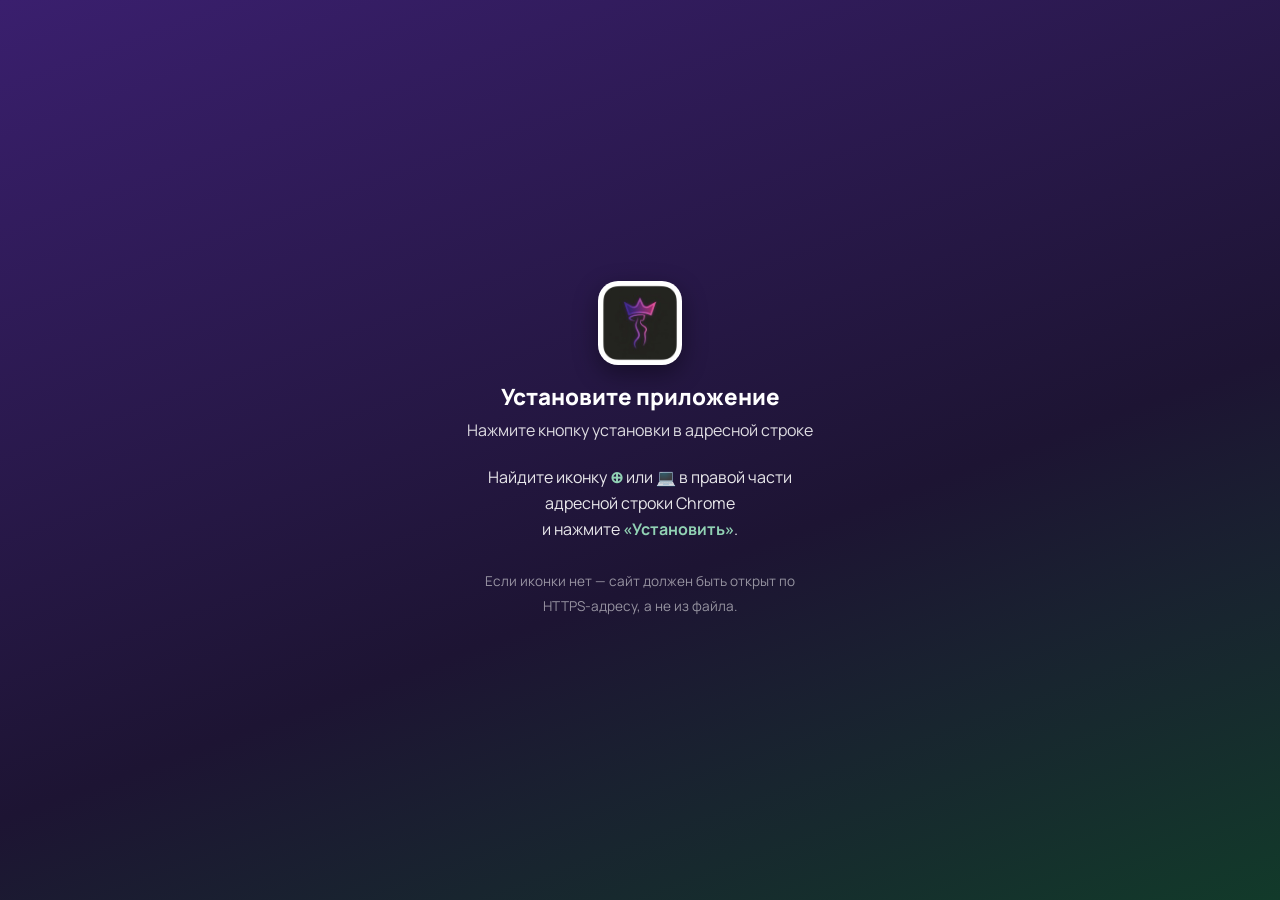
==== index.html @ 896938e8 "Приложение «Осанка и пресс» PWA: осанка (7 тренировок), пресс (8 тренировок), меню для плоского живо" ====
<!DOCTYPE html>
<html lang="ru">
<head>
  <meta charset="UTF-8" />
  <meta name="viewport" content="width=device-width, initial-scale=1, viewport-fit=cover, maximum-scale=1.0, user-scalable=no" />
  <title>Осанка и пресс</title>
  <link rel="manifest" href="manifest.json">
  <meta name="apple-mobile-web-app-capable" content="yes" />
  <meta name="apple-mobile-web-app-status-bar-style" content="black-translucent" />
  <meta name="apple-mobile-web-app-title" content="Осанка и пресс" />
  <link rel="apple-touch-icon" href="icon-192.png">
  <meta name="theme-color" content="#3a1f6e" />
  <link rel="preconnect" href="https://fonts.googleapis.com">
  <link rel="preconnect" href="https://fonts.gstatic.com" crossorigin>
  <link href="https://fonts.googleapis.com/css2?family=Manrope:wght@500;600;700;800&display=swap" rel="stylesheet">
  <style>
    :root {
      --safe-bottom: env(safe-area-inset-bottom, 0px);
      --safe-top: env(safe-area-inset-top, 0px);
    }

    * {
      box-sizing: border-box;
      -webkit-tap-highlight-color: transparent;
    }

    /* ===== Install Banner (Forced Fullscreen) ===== */
    .install-banner {
      position: fixed;
      inset: 0;
      background: linear-gradient(160deg, #3a1f6e 0%, #1d1433 60%, #123a2a 100%);
      color: #fff;
      padding: 2rem 1.5rem;
      z-index: 99999;
      display: none;
      flex-direction: column;
      align-items: center;
      justify-content: center;
      text-align: center;
      gap: 1.5rem;
      font-family: 'Manrope', -apple-system, BlinkMacSystemFont, 'Segoe UI', Roboto, sans-serif;
    }

    .install-banner.show {
      display: flex;
    }

    .install-banner-header {
      display: flex;
      flex-direction: column;
      align-items: center;
      gap: 1.2rem;
      width: 100%;
      max-width: 400px;
    }

    .install-banner-icon {
      width: 84px;
      height: 84px;
      border-radius: 20px;
      box-shadow: 0 8px 24px rgba(0, 0, 0, 0.4);
      flex-shrink: 0;
    }

    .install-banner-text {
      width: 100%;
    }

    .install-banner-title {
      font-size: 1.4rem;
      font-weight: 800;
      margin: 0 0 0.5rem;
      line-height: 1.2;
    }

    .install-banner-subtitle {
      font-size: 1rem;
      opacity: 0.85;
      margin: 0;
      line-height: 1.4;
    }

    .install-banner-btn {
      display: inline-block;
      padding: 1rem 2.5rem;
      background: linear-gradient(120deg, #8f5cf2 0%, #7a4bd1 45%, #3fb07e 100%);
      background-size: 200% auto;
      color: #fff;
      border: none;
      border-radius: 30px;
      font-size: 1.1rem;
      font-weight: 800;
      cursor: pointer;
      text-align: center;
      box-shadow: 0 4px 20px rgba(122, 75, 209, 0.45);
      transition: transform 0.1s ease, background-position 0.3s ease;
    }

    .install-banner-btn:hover {
      background-position: right center;
    }

    .install-banner-btn:active {
      transform: scale(0.96);
    }

    .install-banner-steps {
      font-size: 1rem;
      opacity: 0.9;
      text-align: center;
      line-height: 1.6;
      max-width: 320px;
    }

    .install-banner-steps b {
      color: #9ee6c2;
    }

    .install-url-box {
      width: 100%;
      max-width: 320px;
      background: rgba(255, 255, 255, 0.08);
      border: 1px solid rgba(255, 255, 255, 0.15);
      border-radius: 12px;
      padding: 0.7rem 1rem;
      color: #9ee6c2;
      font-size: 0.85rem;
      font-family: monospace;
      text-align: center;
      cursor: pointer;
      user-select: all;
      outline: none;
      box-sizing: border-box;
    }

    /* ===== iOS Safari visual guide ===== */
    .ios-guide {
      display: flex;
      flex-direction: column;
      align-items: center;
      gap: 1rem;
      width: 100%;
      max-width: 320px;
    }

    .ios-steps-list {
      background: rgba(255, 255, 255, 0.07);
      border: 1px solid rgba(255, 255, 255, 0.12);
      border-radius: 16px;
      padding: 1rem 1.2rem;
      width: 100%;
      display: flex;
      flex-direction: column;
      gap: 0.75rem;
      text-align: left;
    }

    .ios-step {
      display: flex;
      align-items: center;
      gap: 0.75rem;
      font-size: 0.95rem;
      line-height: 1.4;
    }

    .ios-step-num {
      width: 28px;
      height: 28px;
      background: linear-gradient(135deg, #8f5cf2, #3fb07e);
      border-radius: 50%;
      display: flex;
      align-items: center;
      justify-content: center;
      font-weight: 800;
      font-size: 0.85rem;
      flex-shrink: 0;
    }

    .share-icon-inline {
      display: inline-block;
      width: 22px;
      height: 22px;
      vertical-align: middle;
      margin: 0 2px;
      position: relative;
      top: -1px;
    }

    /* Bouncing arrow pointing down */
    .ios-arrow-wrap {
      display: flex;
      flex-direction: column;
      align-items: center;
      gap: 4px;
      margin-top: 0.5rem;
    }

    .ios-arrow-label {
      font-size: 0.8rem;
      opacity: 0.6;
      letter-spacing: 0.05em;
    }

    .ios-bounce-arrow {
      font-size: 2.5rem;
      animation: ios-bounce 1.4s ease-in-out infinite;
      line-height: 1;
    }

    @keyframes ios-bounce {

      0%,
      100% {
        transform: translateY(0);
        opacity: 1;
      }

      50% {
        transform: translateY(10px);
        opacity: 0.7;
      }
    }

    body {
      margin: 0;
      background: #1d1433;
      color: #fff;
      font-family: 'Manrope', -apple-system, BlinkMacSystemFont, 'Segoe UI', Roboto, sans-serif;
    }
    .splash {
      position: relative;
      height: 100vh;
      height: 100dvh;
      max-width: 640px;
      margin: 0 auto;
      overflow: hidden;
    }
    .splash-bg {
      position: absolute; inset: 0;
      width: 100%; height: 100%;
      object-fit: cover;
      animation: ken-burns 20s ease-out infinite;
    }
    @keyframes ken-burns {
      0%, 100% { transform: scale(1) translate(0, 0); }
      50% { transform: scale(1.1) translate(-2%, 2%); }
    }
    .splash-shade {
      position: absolute; inset: 0;
      background:
        linear-gradient(to top, rgba(29, 20, 51, .95) 0%, rgba(58, 31, 110, .55) 45%, rgba(0, 0, 0, 0) 75%),
        linear-gradient(135deg, rgba(122, 75, 209, .25), rgba(63, 176, 126, .15));
    }
    .splash-content {
      position: relative; z-index: 1;
      height: 100%;
      display: flex; flex-direction: column; align-items: center; justify-content: flex-end;
      padding: 0 24px calc(56px + var(--safe-bottom));
      text-align: center;
    }
    .splash-tag {
      font-size: 12px; font-weight: 800; letter-spacing: .1em; text-transform: uppercase;
      color: #9ee6c2;
      background: rgba(63, 176, 126, .18);
      border: 1px solid rgba(158, 230, 194, .35);
      padding: 6px 12px; border-radius: 999px;
    }
    .splash h1 { margin: 14px 0 6px; font-size: 44px; line-height: 1; font-weight: 800; letter-spacing: -.02em; }
    .splash p { margin: 0 0 32px; font-size: 17px; font-weight: 600; opacity: .85; }
    .start-btn {
      display: block;
      width: 100%; max-width: 320px;
      padding: 18px 24px;
      border-radius: 20px;
      background: linear-gradient(120deg, #8f5cf2 0%, #7a4bd1 45%, #3fb07e 100%);
      color: #fff;
      font-size: 17px; font-weight: 800; letter-spacing: .06em;
      text-decoration: none;
      box-shadow: 0 16px 36px -12px rgba(122, 75, 209, .8);
      animation: breathe 3s ease-in-out infinite;
    }
    @keyframes breathe { 50% { transform: scale(1.03); } }
    @media (prefers-reduced-motion: reduce) {
      .splash-bg, .start-btn { animation: none; }
    }
  </style>
</head>

<body>
  <div class="splash">
    <img class="splash-bg" src="images/natali.jpg" alt="">
    <div class="splash-shade"></div>
    <div class="splash-content">
      <span class="splash-tag">Программа Натальи Макаренко</span>
      <h1>ОСАНКА<br>И ПРЕСС</h1>
      <p>Ровная спина и плоский живот</p>
      <a class="start-btn" href="main.html">СТАРТ</a>
    </div>
  </div>

  <!-- Install Banner (Forced) -->
  <div class="install-banner" id="installBanner">
    <div class="install-banner-header">
      <img src="icon-192.png" alt="Icon" class="install-banner-icon">
      <div class="install-banner-text">
        <p class="install-banner-title" id="installTitle">Установите приложение</p>
        <p class="install-banner-subtitle" id="installSubtitle">Для продолжения необходимо установить приложение на ваш телефон</p>
      </div>
    </div>
    <button class="install-banner-btn" id="installBtn">Установить</button>
    <div class="install-banner-steps" id="installSteps"></div>
  </div>

  <script>
    // Сброс позиции скролла
    window.addEventListener('load', () => { window.scrollTo(0, 0); });

    // 1. Регистрация Service Worker
    if ('serviceWorker' in navigator) {
      window.addEventListener('load', () => navigator.serviceWorker.register('sw.js'));
    }

    // 2. Логика баннера установки
    (function () {
      const banner = document.getElementById('installBanner');
      const btn = document.getElementById('installBtn');
      const stepsEl = document.getElementById('installSteps');
      const titleEl = document.getElementById('installTitle');
      const subtitleEl = document.getElementById('installSubtitle');

      // Если уже установлено как приложение — выходим
      if (window.matchMedia('(display-mode: standalone)').matches || navigator.standalone) return;
      // Локальный просмотр (файл / localhost) — без баннера
      if (location.protocol === 'file:' || /^(localhost|127\.0\.0\.1)$/.test(location.hostname)) return;

      // === Определение платформы ===
      const ua = navigator.userAgent || '';
      const isIOS = /iPad|iPhone|iPod/.test(ua) || (navigator.platform === 'MacIntel' && navigator.maxTouchPoints > 1);
      const isAndroid = /Android/i.test(ua);

      // === Определение WebView (Telegram, Instagram, VK, Facebook) ===
      // ВАЖНО: Telegram iOS НЕ добавляет 'Telegram' в UA — выглядит как Safari!
      // Настоящий Safari всегда содержит 'Version/X.X' в UA, WebView — нет
      const isTelegramProxy = typeof window.TelegramWebviewProxy !== 'undefined';
      const isTelegram = /Telegram/i.test(ua) || isTelegramProxy;
      const isInstagram = /Instagram/i.test(ua);
      const isFacebook = /FBAN|FBAV/i.test(ua);
      const isVK = /VKAndroidApp|vk_app/i.test(ua);
      // iOS WebView не имеет 'Version/' в UA — именно так отличаем все встроенные браузеры от настоящего Safari
      const isIOSWebViewByUA = isIOS && /Safari/i.test(ua) && !/Version\//i.test(ua);
      const isWebView = isTelegram || isInstagram || isFacebook || isVK || /\bwv\b/.test(ua) || isIOSWebViewByUA;

      // === Определение браузера ===
      const isChrome = /Chrome/i.test(ua) && !/OPR|Opera|Edge|Edg|Samsung|UCBrowser|YaBrowser/i.test(ua) && !isWebView;
      // Настоящий Safari: есть 'Version/', нет Chrome-движков, не WebView
      const isSafari = /Safari/i.test(ua) && /Version\//i.test(ua) && !/Chrome|CriOS|FxiOS|OPiOS|mercury|UCBrowser|YaBrowser/i.test(ua) && !isWebView;
      const isChromeIOS = /CriOS/i.test(ua);
      const isOpera = /OPR|Opera/i.test(ua);
      const isFirefox = /Firefox|FxiOS/i.test(ua);
      const isSamsung = /SamsungBrowser/i.test(ua);
      const isEdge = /Edg|Edge/i.test(ua);
      const isYandex = /YaBrowser/i.test(ua);
      const isUC = /UCBrowser/i.test(ua);

      let deferredPrompt = null;
      let bannerShown = false;

      // === Перехват события установки для Chrome ===
      window.addEventListener('beforeinstallprompt', (e) => {
        e.preventDefault();
        deferredPrompt = e;
        showBanner('native');
      });

      // === Для iOS и WebView — показываем баннер СРАЗУ ===
      if (isWebView) {
        showBanner('webview');
      } else if (isIOS && isSafari) {
        showBanner('ios-safari');
      } else if (isIOS && !isSafari) {
        // Chrome iOS, Firefox iOS и другие не-Safari браузеры на iOS
        showBanner('ios-other');
      }

      // === Для Chrome/Android/Desktop — ждём 500мс на beforeinstallprompt ===
      if (!bannerShown) {
        setTimeout(() => {
          if (bannerShown) return;
          if (isAndroid && !deferredPrompt) {
            showBanner('android-other');
          } else if (!isAndroid && !isIOS && !deferredPrompt) {
            if (isChrome) {
              showBanner('desktop-chrome');
            } else {
              showBanner('desktop-other');
            }
          }
        }, 500);
      }

      // === Название текущего браузера ===
      function getBrowserName() {
        if (isTelegram) return 'Telegram';
        if (isInstagram) return 'Instagram';
        if (isFacebook) return 'Facebook';
        if (isVK) return 'ВКонтакте';
        if (isOpera) return 'Opera';
        if (isFirefox) return 'Firefox';
        if (isSamsung) return 'Samsung Internet';
        if (isEdge) return 'Edge';
        if (isYandex) return 'Яндекс Браузер';
        if (isUC) return 'UC Browser';
        return 'этот браузер';
      }

      // === Открыть в Chrome через Android Intent ===
      function openInChrome() {
        const currentUrl = window.location.href;
        const url = new URL(currentUrl);
        const intentUrl = 'intent://' + url.host + url.pathname + url.search + url.hash +
          '#Intent;scheme=https;package=com.android.chrome;end';
        window.location.href = intentUrl;
      }

      // === Открыть в Safari через URL scheme (iOS) ===
      function openInSafari() {
        const currentUrl = window.location.href;
        // x-safari-https:// работает в Telegram, Chrome iOS и других WebView
        const safariUrl = currentUrl
          .replace(/^https:\/\//, 'x-safari-https://')
          .replace(/^http:\/\//, 'x-safari-http://');
        window.location.href = safariUrl;
      }

      // === Показать кнопку копирования ссылки (десктоп) ===
      function showDesktopChromePrompt(titleEl, subtitleEl, btn, stepsEl) {
        const currentUrl = window.location.href;
        titleEl.textContent = 'Откройте сайт в Chrome';
        subtitleEl.textContent = 'Для установки нужен Google Chrome';
        btn.textContent = 'Скопировать ссылку';
        btn.style.display = 'inline-block';
        stepsEl.innerHTML = 'Вставьте ссылку в <b>Google Chrome</b> — появится кнопка <b>«Установить»</b>';
        btn.onclick = () => {
          navigator.clipboard.writeText(currentUrl).then(() => {
            btn.textContent = '✓ Скопировано!';
            setTimeout(() => { btn.textContent = 'Скопировать ссылку'; }, 2500);
          }).catch(() => {
            const ta = document.createElement('textarea');
            ta.value = currentUrl;
            ta.style.cssText = 'position:fixed;opacity:0';
            document.body.appendChild(ta);
            ta.select();
            document.execCommand('copy');
            document.body.removeChild(ta);
            btn.textContent = '✓ Скопировано!';
            setTimeout(() => { btn.textContent = 'Скопировать ссылку'; }, 2500);
          });
        };
      }

      // === Показать баннер ===
      function showBanner(mode) {
        if (bannerShown) return;
        bannerShown = true;
        banner.classList.add('show');

        if (mode === 'native') {
          // ✅ Chrome: нативная установка
          titleEl.textContent = 'Установите приложение';
          subtitleEl.textContent = 'Быстрый доступ с экрана "Домой"';
          btn.textContent = 'Установить';
          btn.style.display = 'inline-block';
          stepsEl.innerHTML = '';
          btn.onclick = async () => {
            if (deferredPrompt) {
              deferredPrompt.prompt();
              const { outcome } = await deferredPrompt.userChoice;
              if (outcome === 'accepted') {
                banner.classList.remove('show');
              }
              deferredPrompt = null;
            }
          };

        } else if (mode === 'ios-safari') {
          // 📱 iOS Safari: обязательная установка — объясняем ЗАЧЕМ и КАК

          btn.style.display = 'none';
          stepsEl.innerHTML = `
              <div class="ios-guide">
                <div class="ios-steps-list">
                  <div class="ios-step">
                    <div class="ios-step-num">1</div>
                    <span>Нажмите
                      <svg class="share-icon-inline" viewBox="0 0 24 24" fill="none" stroke="currentColor" stroke-width="2.2" stroke-linecap="round" stroke-linejoin="round">
                        <path d="M12 2v13M7 7l5-5 5 5"/>
                        <path d="M20 16v4a1 1 0 01-1 1H5a1 1 0 01-1-1v-4"/>
                      </svg>
                      <b>Поделиться</b> — кнопка внизу экрана</span>
                  </div>
                  <div class="ios-step">
                    <div class="ios-step-num">2</div>
                    <span>Прокрутите список вниз, найдите<br><b>«На экран «Домой»»</b></span>
                  </div>
                  <div class="ios-step">
                    <div class="ios-step-num">3</div>
                    <span>Нажмите <b>«Добавить»</b> — готово! 🎉</span>
                  </div>
                </div>
                <div class="ios-arrow-wrap">
                  <span class="ios-arrow-label">кнопка «Поделиться» внизу</span>
                  <span class="ios-bounce-arrow">↓</span>
                </div>
              </div>`;

        } else if (mode === 'ios-other') {
          // 📱 iOS, не Safari → кнопка "Открыть в Safari" + ссылка на случай если не сработала
          const browserName = getBrowserName();
          const currentUrl = window.location.href;
          titleEl.textContent = 'Требуется Safari';
          subtitleEl.textContent = 'Установка из ' + browserName + ' не работает. Нужен Safari.';
          btn.textContent = '🧭 Открыть в Safari';
          btn.style.display = 'inline-block';
          stepsEl.innerHTML =
            '<p style="margin:0 0 0.8rem;font-size:0.95rem;">Нажмите кнопку — откроется Safari.<br>' +
            'Если не сработало, скопируйте ссылку и откройте её в Safari вручную:</p>' +
            '<input readonly class="install-url-box" value="' + currentUrl + '">';
          btn.onclick = () => { openInSafari(); };

        } else if (mode === 'android-other') {
          // 🤖 Android, не Chrome → перенаправить в Chrome
          const browserName = getBrowserName();
          titleEl.textContent = 'Откройте в Chrome';
          subtitleEl.textContent = browserName + ' не поддерживает установку';
          btn.textContent = 'Открыть в Chrome';
          btn.style.display = 'inline-block';
          stepsEl.innerHTML = 'В Chrome появится кнопка <b>«Установить»</b>';
          btn.onclick = () => { openInChrome(); };

        } else if (mode === 'webview') {
          // 💬 Telegram / Instagram / VK / Facebook
          const browserName = getBrowserName();
          if (isAndroid) {
            titleEl.textContent = 'Откройте в Chrome';
            subtitleEl.textContent = 'Установка из ' + browserName + ' невозможна';
            btn.textContent = 'Открыть в Chrome';
            btn.style.display = 'inline-block';
            stepsEl.innerHTML = 'В Chrome появится кнопка <b>«Установить»</b>';
            btn.onclick = () => { openInChrome(); };
          } else if (isIOS) {
            const currentUrl = window.location.href;
            titleEl.textContent = 'Требуется Safari';
            subtitleEl.textContent = 'Из ' + browserName + ' установить приложение нельзя. Нужен Safari.';
            btn.textContent = '🧭 Открыть в Safari';
            btn.style.display = 'inline-block';
            stepsEl.innerHTML = '<p style="margin-bottom:0.8rem; font-size:0.95rem;">Нажмите кнопку выше.<br>Если она не сработала, скопируйте эту ссылку и откройте её в Safari вручную:</p>' +
              '<input readonly class="install-url-box" value="' + currentUrl + '">';
            btn.onclick = () => { openInSafari(); };
          } else {
            showDesktopChromePrompt(titleEl, subtitleEl, btn, stepsEl);
          }

        } else if (mode === 'desktop-chrome') {
          // ✅ Chrome без промпта (нет HTTPS или критерии PWA не выполнены)
          titleEl.textContent = 'Установите приложение';
          subtitleEl.textContent = 'Нажмите кнопку установки в адресной строке';
          btn.style.display = 'none';
          stepsEl.innerHTML =
            'Найдите иконку <b>⊕</b> или <b>💻</b> в правой части адресной строки Chrome<br>' +
            'и нажмите <b>«Установить»</b>.<br><br>' +
            '<span style="opacity:0.6;font-size:0.85em">Если иконки нет — сайт должен быть открыт по HTTPS-адресу, а не из файла.</span>';

        } else if (mode === 'desktop-other') {
          // 🖥️ Десктоп (Firefox, Edge, Safari и т.д.)
          showDesktopChromePrompt(titleEl, subtitleEl, btn, stepsEl);
        }
      }

      // Крестик закрытия убран — установка принудительная
    })();
  </script>
</body>

</html>
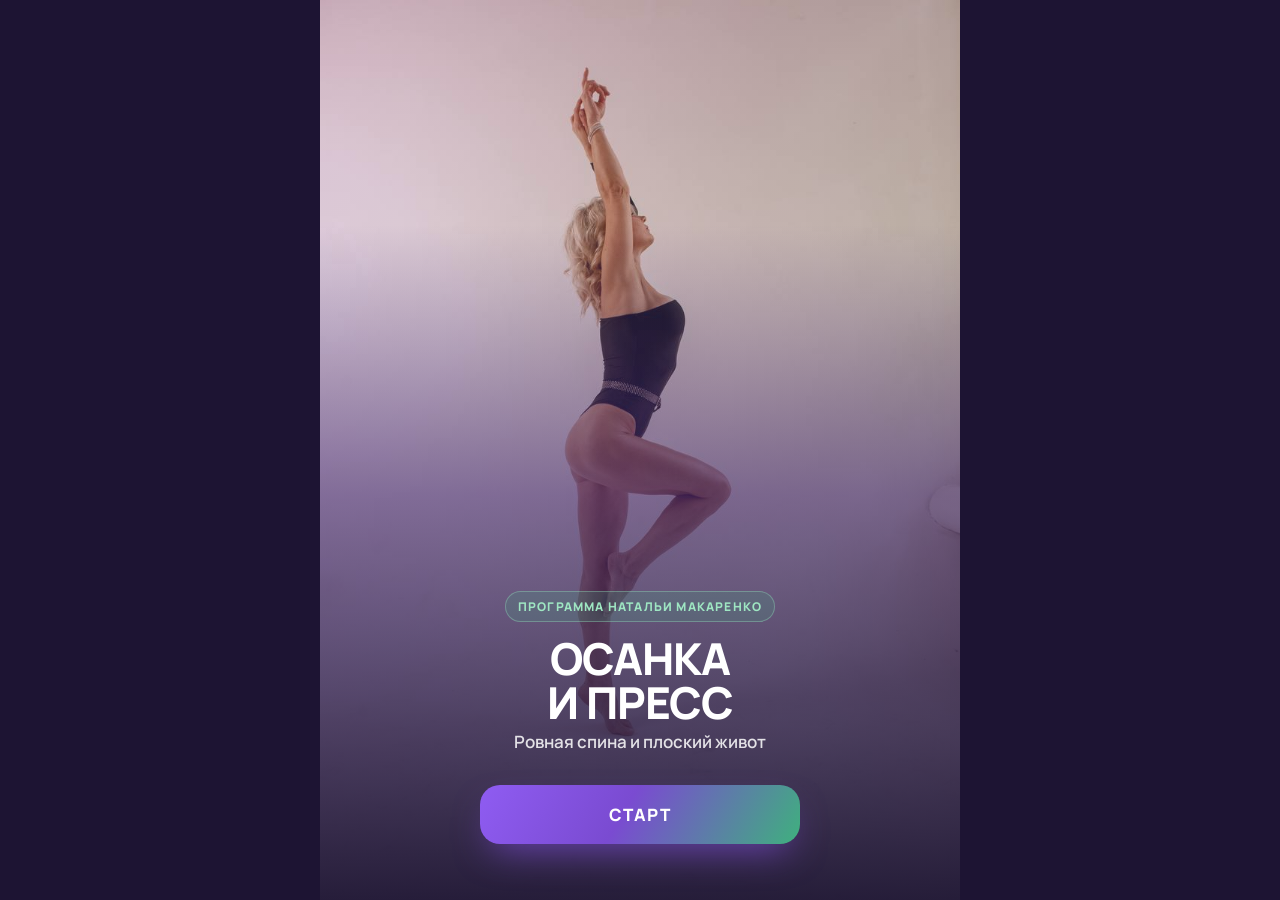
==== commit a4f17182: "Убрать обязательную установку PWA и ограничение доступа 90 дней Приложение открывается как обычный с" ====
--- a/index.html
+++ b/index.html
@@ -22,203 +22,6 @@
     * {
       box-sizing: border-box;
       -webkit-tap-highlight-color: transparent;
-    }
-
-    /* ===== Install Banner (Forced Fullscreen) ===== */
-    .install-banner {
-      position: fixed;
-      inset: 0;
-      background: linear-gradient(160deg, #3a1f6e 0%, #1d1433 60%, #123a2a 100%);
-      color: #fff;
-      padding: 2rem 1.5rem;
-      z-index: 99999;
-      display: none;
-      flex-direction: column;
-      align-items: center;
-      justify-content: center;
-      text-align: center;
-      gap: 1.5rem;
-      font-family: 'Manrope', -apple-system, BlinkMacSystemFont, 'Segoe UI', Roboto, sans-serif;
-    }
-
-    .install-banner.show {
-      display: flex;
-    }
-
-    .install-banner-header {
-      display: flex;
-      flex-direction: column;
-      align-items: center;
-      gap: 1.2rem;
-      width: 100%;
-      max-width: 400px;
-    }
-
-    .install-banner-icon {
-      width: 84px;
-      height: 84px;
-      border-radius: 20px;
-      box-shadow: 0 8px 24px rgba(0, 0, 0, 0.4);
-      flex-shrink: 0;
-    }
-
-    .install-banner-text {
-      width: 100%;
-    }
-
-    .install-banner-title {
-      font-size: 1.4rem;
-      font-weight: 800;
-      margin: 0 0 0.5rem;
-      line-height: 1.2;
-    }
-
-    .install-banner-subtitle {
-      font-size: 1rem;
-      opacity: 0.85;
-      margin: 0;
-      line-height: 1.4;
-    }
-
-    .install-banner-btn {
-      display: inline-block;
-      padding: 1rem 2.5rem;
-      background: linear-gradient(120deg, #8f5cf2 0%, #7a4bd1 45%, #3fb07e 100%);
-      background-size: 200% auto;
-      color: #fff;
-      border: none;
-      border-radius: 30px;
-      font-size: 1.1rem;
-      font-weight: 800;
-      cursor: pointer;
-      text-align: center;
-      box-shadow: 0 4px 20px rgba(122, 75, 209, 0.45);
-      transition: transform 0.1s ease, background-position 0.3s ease;
-    }
-
-    .install-banner-btn:hover {
-      background-position: right center;
-    }
-
-    .install-banner-btn:active {
-      transform: scale(0.96);
-    }
-
-    .install-banner-steps {
-      font-size: 1rem;
-      opacity: 0.9;
-      text-align: center;
-      line-height: 1.6;
-      max-width: 320px;
-    }
-
-    .install-banner-steps b {
-      color: #9ee6c2;
-    }
-
-    .install-url-box {
-      width: 100%;
-      max-width: 320px;
-      background: rgba(255, 255, 255, 0.08);
-      border: 1px solid rgba(255, 255, 255, 0.15);
-      border-radius: 12px;
-      padding: 0.7rem 1rem;
-      color: #9ee6c2;
-      font-size: 0.85rem;
-      font-family: monospace;
-      text-align: center;
-      cursor: pointer;
-      user-select: all;
-      outline: none;
-      box-sizing: border-box;
-    }
-
-    /* ===== iOS Safari visual guide ===== */
-    .ios-guide {
-      display: flex;
-      flex-direction: column;
-      align-items: center;
-      gap: 1rem;
-      width: 100%;
-      max-width: 320px;
-    }
-
-    .ios-steps-list {
-      background: rgba(255, 255, 255, 0.07);
-      border: 1px solid rgba(255, 255, 255, 0.12);
-      border-radius: 16px;
-      padding: 1rem 1.2rem;
-      width: 100%;
-      display: flex;
-      flex-direction: column;
-      gap: 0.75rem;
-      text-align: left;
-    }
-
-    .ios-step {
-      display: flex;
-      align-items: center;
-      gap: 0.75rem;
-      font-size: 0.95rem;
-      line-height: 1.4;
-    }
-
-    .ios-step-num {
-      width: 28px;
-      height: 28px;
-      background: linear-gradient(135deg, #8f5cf2, #3fb07e);
-      border-radius: 50%;
-      display: flex;
-      align-items: center;
-      justify-content: center;
-      font-weight: 800;
-      font-size: 0.85rem;
-      flex-shrink: 0;
-    }
-
-    .share-icon-inline {
-      display: inline-block;
-      width: 22px;
-      height: 22px;
-      vertical-align: middle;
-      margin: 0 2px;
-      position: relative;
-      top: -1px;
-    }
-
-    /* Bouncing arrow pointing down */
-    .ios-arrow-wrap {
-      display: flex;
-      flex-direction: column;
-      align-items: center;
-      gap: 4px;
-      margin-top: 0.5rem;
-    }
-
-    .ios-arrow-label {
-      font-size: 0.8rem;
-      opacity: 0.6;
-      letter-spacing: 0.05em;
-    }
-
-    .ios-bounce-arrow {
-      font-size: 2.5rem;
-      animation: ios-bounce 1.4s ease-in-out infinite;
-      line-height: 1;
-    }
-
-    @keyframes ios-bounce {
-
-      0%,
-      100% {
-        transform: translateY(0);
-        opacity: 1;
-      }
-
-      50% {
-        transform: translateY(10px);
-        opacity: 0.7;
-      }
     }
 
     body {
@@ -298,286 +101,8 @@
     </div>
   </div>
 
-  <!-- Install Banner (Forced) -->
-  <div class="install-banner" id="installBanner">
-    <div class="install-banner-header">
-      <img src="icon-192.png" alt="Icon" class="install-banner-icon">
-      <div class="install-banner-text">
-        <p class="install-banner-title" id="installTitle">Установите приложение</p>
-        <p class="install-banner-subtitle" id="installSubtitle">Для продолжения необходимо установить приложение на ваш телефон</p>
-      </div>
-    </div>
-    <button class="install-banner-btn" id="installBtn">Установить</button>
-    <div class="install-banner-steps" id="installSteps"></div>
-  </div>
-
   <script>
-    // Сброс позиции скролла
     window.addEventListener('load', () => { window.scrollTo(0, 0); });
-
-    // 1. Регистрация Service Worker
-    if ('serviceWorker' in navigator) {
-      window.addEventListener('load', () => navigator.serviceWorker.register('sw.js'));
-    }
-
-    // 2. Логика баннера установки
-    (function () {
-      const banner = document.getElementById('installBanner');
-      const btn = document.getElementById('installBtn');
-      const stepsEl = document.getElementById('installSteps');
-      const titleEl = document.getElementById('installTitle');
-      const subtitleEl = document.getElementById('installSubtitle');
-
-      // Если уже установлено как приложение — выходим
-      if (window.matchMedia('(display-mode: standalone)').matches || navigator.standalone) return;
-      // Локальный просмотр (файл / localhost) — без баннера
-      if (location.protocol === 'file:' || /^(localhost|127\.0\.0\.1)$/.test(location.hostname)) return;
-
-      // === Определение платформы ===
-      const ua = navigator.userAgent || '';
-      const isIOS = /iPad|iPhone|iPod/.test(ua) || (navigator.platform === 'MacIntel' && navigator.maxTouchPoints > 1);
-      const isAndroid = /Android/i.test(ua);
-
-      // === Определение WebView (Telegram, Instagram, VK, Facebook) ===
-      // ВАЖНО: Telegram iOS НЕ добавляет 'Telegram' в UA — выглядит как Safari!
-      // Настоящий Safari всегда содержит 'Version/X.X' в UA, WebView — нет
-      const isTelegramProxy = typeof window.TelegramWebviewProxy !== 'undefined';
-      const isTelegram = /Telegram/i.test(ua) || isTelegramProxy;
-      const isInstagram = /Instagram/i.test(ua);
-      const isFacebook = /FBAN|FBAV/i.test(ua);
-      const isVK = /VKAndroidApp|vk_app/i.test(ua);
-      // iOS WebView не имеет 'Version/' в UA — именно так отличаем все встроенные браузеры от настоящего Safari
-      const isIOSWebViewByUA = isIOS && /Safari/i.test(ua) && !/Version\//i.test(ua);
-      const isWebView = isTelegram || isInstagram || isFacebook || isVK || /\bwv\b/.test(ua) || isIOSWebViewByUA;
-
-      // === Определение браузера ===
-      const isChrome = /Chrome/i.test(ua) && !/OPR|Opera|Edge|Edg|Samsung|UCBrowser|YaBrowser/i.test(ua) && !isWebView;
-      // Настоящий Safari: есть 'Version/', нет Chrome-движков, не WebView
-      const isSafari = /Safari/i.test(ua) && /Version\//i.test(ua) && !/Chrome|CriOS|FxiOS|OPiOS|mercury|UCBrowser|YaBrowser/i.test(ua) && !isWebView;
-      const isChromeIOS = /CriOS/i.test(ua);
-      const isOpera = /OPR|Opera/i.test(ua);
-      const isFirefox = /Firefox|FxiOS/i.test(ua);
-      const isSamsung = /SamsungBrowser/i.test(ua);
-      const isEdge = /Edg|Edge/i.test(ua);
-      const isYandex = /YaBrowser/i.test(ua);
-      const isUC = /UCBrowser/i.test(ua);
-
-      let deferredPrompt = null;
-      let bannerShown = false;
-
-      // === Перехват события установки для Chrome ===
-      window.addEventListener('beforeinstallprompt', (e) => {
-        e.preventDefault();
-        deferredPrompt = e;
-        showBanner('native');
-      });
-
-      // === Для iOS и WebView — показываем баннер СРАЗУ ===
-      if (isWebView) {
-        showBanner('webview');
-      } else if (isIOS && isSafari) {
-        showBanner('ios-safari');
-      } else if (isIOS && !isSafari) {
-        // Chrome iOS, Firefox iOS и другие не-Safari браузеры на iOS
-        showBanner('ios-other');
-      }
-
-      // === Для Chrome/Android/Desktop — ждём 500мс на beforeinstallprompt ===
-      if (!bannerShown) {
-        setTimeout(() => {
-          if (bannerShown) return;
-          if (isAndroid && !deferredPrompt) {
-            showBanner('android-other');
-          } else if (!isAndroid && !isIOS && !deferredPrompt) {
-            if (isChrome) {
-              showBanner('desktop-chrome');
-            } else {
-              showBanner('desktop-other');
-            }
-          }
-        }, 500);
-      }
-
-      // === Название текущего браузера ===
-      function getBrowserName() {
-        if (isTelegram) return 'Telegram';
-        if (isInstagram) return 'Instagram';
-        if (isFacebook) return 'Facebook';
-        if (isVK) return 'ВКонтакте';
-        if (isOpera) return 'Opera';
-        if (isFirefox) return 'Firefox';
-        if (isSamsung) return 'Samsung Internet';
-        if (isEdge) return 'Edge';
-        if (isYandex) return 'Яндекс Браузер';
-        if (isUC) return 'UC Browser';
-        return 'этот браузер';
-      }
-
-      // === Открыть в Chrome через Android Intent ===
-      function openInChrome() {
-        const currentUrl = window.location.href;
-        const url = new URL(currentUrl);
-        const intentUrl = 'intent://' + url.host + url.pathname + url.search + url.hash +
-          '#Intent;scheme=https;package=com.android.chrome;end';
-        window.location.href = intentUrl;
-      }
-
-      // === Открыть в Safari через URL scheme (iOS) ===
-      function openInSafari() {
-        const currentUrl = window.location.href;
-        // x-safari-https:// работает в Telegram, Chrome iOS и других WebView
-        const safariUrl = currentUrl
-          .replace(/^https:\/\//, 'x-safari-https://')
-          .replace(/^http:\/\//, 'x-safari-http://');
-        window.location.href = safariUrl;
-      }
-
-      // === Показать кнопку копирования ссылки (десктоп) ===
-      function showDesktopChromePrompt(titleEl, subtitleEl, btn, stepsEl) {
-        const currentUrl = window.location.href;
-        titleEl.textContent = 'Откройте сайт в Chrome';
-        subtitleEl.textContent = 'Для установки нужен Google Chrome';
-        btn.textContent = 'Скопировать ссылку';
-        btn.style.display = 'inline-block';
-        stepsEl.innerHTML = 'Вставьте ссылку в <b>Google Chrome</b> — появится кнопка <b>«Установить»</b>';
-        btn.onclick = () => {
-          navigator.clipboard.writeText(currentUrl).then(() => {
-            btn.textContent = '✓ Скопировано!';
-            setTimeout(() => { btn.textContent = 'Скопировать ссылку'; }, 2500);
-          }).catch(() => {
-            const ta = document.createElement('textarea');
-            ta.value = currentUrl;
-            ta.style.cssText = 'position:fixed;opacity:0';
-            document.body.appendChild(ta);
-            ta.select();
-            document.execCommand('copy');
-            document.body.removeChild(ta);
-            btn.textContent = '✓ Скопировано!';
-            setTimeout(() => { btn.textContent = 'Скопировать ссылку'; }, 2500);
-          });
-        };
-      }
-
-      // === Показать баннер ===
-      function showBanner(mode) {
-        if (bannerShown) return;
-        bannerShown = true;
-        banner.classList.add('show');
-
-        if (mode === 'native') {
-          // ✅ Chrome: нативная установка
-          titleEl.textContent = 'Установите приложение';
-          subtitleEl.textContent = 'Быстрый доступ с экрана "Домой"';
-          btn.textContent = 'Установить';
-          btn.style.display = 'inline-block';
-          stepsEl.innerHTML = '';
-          btn.onclick = async () => {
-            if (deferredPrompt) {
-              deferredPrompt.prompt();
-              const { outcome } = await deferredPrompt.userChoice;
-              if (outcome === 'accepted') {
-                banner.classList.remove('show');
-              }
-              deferredPrompt = null;
-            }
-          };
-
-        } else if (mode === 'ios-safari') {
-          // 📱 iOS Safari: обязательная установка — объясняем ЗАЧЕМ и КАК
-
-          btn.style.display = 'none';
-          stepsEl.innerHTML = `
-              <div class="ios-guide">
-                <div class="ios-steps-list">
-                  <div class="ios-step">
-                    <div class="ios-step-num">1</div>
-                    <span>Нажмите
-                      <svg class="share-icon-inline" viewBox="0 0 24 24" fill="none" stroke="currentColor" stroke-width="2.2" stroke-linecap="round" stroke-linejoin="round">
-                        <path d="M12 2v13M7 7l5-5 5 5"/>
-                        <path d="M20 16v4a1 1 0 01-1 1H5a1 1 0 01-1-1v-4"/>
-                      </svg>
-                      <b>Поделиться</b> — кнопка внизу экрана</span>
-                  </div>
-                  <div class="ios-step">
-                    <div class="ios-step-num">2</div>
-                    <span>Прокрутите список вниз, найдите<br><b>«На экран «Домой»»</b></span>
-                  </div>
-                  <div class="ios-step">
-                    <div class="ios-step-num">3</div>
-                    <span>Нажмите <b>«Добавить»</b> — готово! 🎉</span>
-                  </div>
-                </div>
-                <div class="ios-arrow-wrap">
-                  <span class="ios-arrow-label">кнопка «Поделиться» внизу</span>
-                  <span class="ios-bounce-arrow">↓</span>
-                </div>
-              </div>`;
-
-        } else if (mode === 'ios-other') {
-          // 📱 iOS, не Safari → кнопка "Открыть в Safari" + ссылка на случай если не сработала
-          const browserName = getBrowserName();
-          const currentUrl = window.location.href;
-          titleEl.textContent = 'Требуется Safari';
-          subtitleEl.textContent = 'Установка из ' + browserName + ' не работает. Нужен Safari.';
-          btn.textContent = '🧭 Открыть в Safari';
-          btn.style.display = 'inline-block';
-          stepsEl.innerHTML =
-            '<p style="margin:0 0 0.8rem;font-size:0.95rem;">Нажмите кнопку — откроется Safari.<br>' +
-            'Если не сработало, скопируйте ссылку и откройте её в Safari вручную:</p>' +
-            '<input readonly class="install-url-box" value="' + currentUrl + '">';
-          btn.onclick = () => { openInSafari(); };
-
-        } else if (mode === 'android-other') {
-          // 🤖 Android, не Chrome → перенаправить в Chrome
-          const browserName = getBrowserName();
-          titleEl.textContent = 'Откройте в Chrome';
-          subtitleEl.textContent = browserName + ' не поддерживает установку';
-          btn.textContent = 'Открыть в Chrome';
-          btn.style.display = 'inline-block';
-          stepsEl.innerHTML = 'В Chrome появится кнопка <b>«Установить»</b>';
-          btn.onclick = () => { openInChrome(); };
-
-        } else if (mode === 'webview') {
-          // 💬 Telegram / Instagram / VK / Facebook
-          const browserName = getBrowserName();
-          if (isAndroid) {
-            titleEl.textContent = 'Откройте в Chrome';
-            subtitleEl.textContent = 'Установка из ' + browserName + ' невозможна';
-            btn.textContent = 'Открыть в Chrome';
-            btn.style.display = 'inline-block';
-            stepsEl.innerHTML = 'В Chrome появится кнопка <b>«Установить»</b>';
-            btn.onclick = () => { openInChrome(); };
-          } else if (isIOS) {
-            const currentUrl = window.location.href;
-            titleEl.textContent = 'Требуется Safari';
-            subtitleEl.textContent = 'Из ' + browserName + ' установить приложение нельзя. Нужен Safari.';
-            btn.textContent = '🧭 Открыть в Safari';
-            btn.style.display = 'inline-block';
-            stepsEl.innerHTML = '<p style="margin-bottom:0.8rem; font-size:0.95rem;">Нажмите кнопку выше.<br>Если она не сработала, скопируйте эту ссылку и откройте её в Safari вручную:</p>' +
-              '<input readonly class="install-url-box" value="' + currentUrl + '">';
-            btn.onclick = () => { openInSafari(); };
-          } else {
-            showDesktopChromePrompt(titleEl, subtitleEl, btn, stepsEl);
-          }
-
-        } else if (mode === 'desktop-chrome') {
-          // ✅ Chrome без промпта (нет HTTPS или критерии PWA не выполнены)
-          titleEl.textContent = 'Установите приложение';
-          subtitleEl.textContent = 'Нажмите кнопку установки в адресной строке';
-          btn.style.display = 'none';
-          stepsEl.innerHTML =
-            'Найдите иконку <b>⊕</b> или <b>💻</b> в правой части адресной строки Chrome<br>' +
-            'и нажмите <b>«Установить»</b>.<br><br>' +
-            '<span style="opacity:0.6;font-size:0.85em">Если иконки нет — сайт должен быть открыт по HTTPS-адресу, а не из файла.</span>';
-
-        } else if (mode === 'desktop-other') {
-          // 🖥️ Десктоп (Firefox, Edge, Safari и т.д.)
-          showDesktopChromePrompt(titleEl, subtitleEl, btn, stepsEl);
-        }
-      }
-
-      // Крестик закрытия убран — установка принудительная
-    })();
   </script>
 </body>
 
